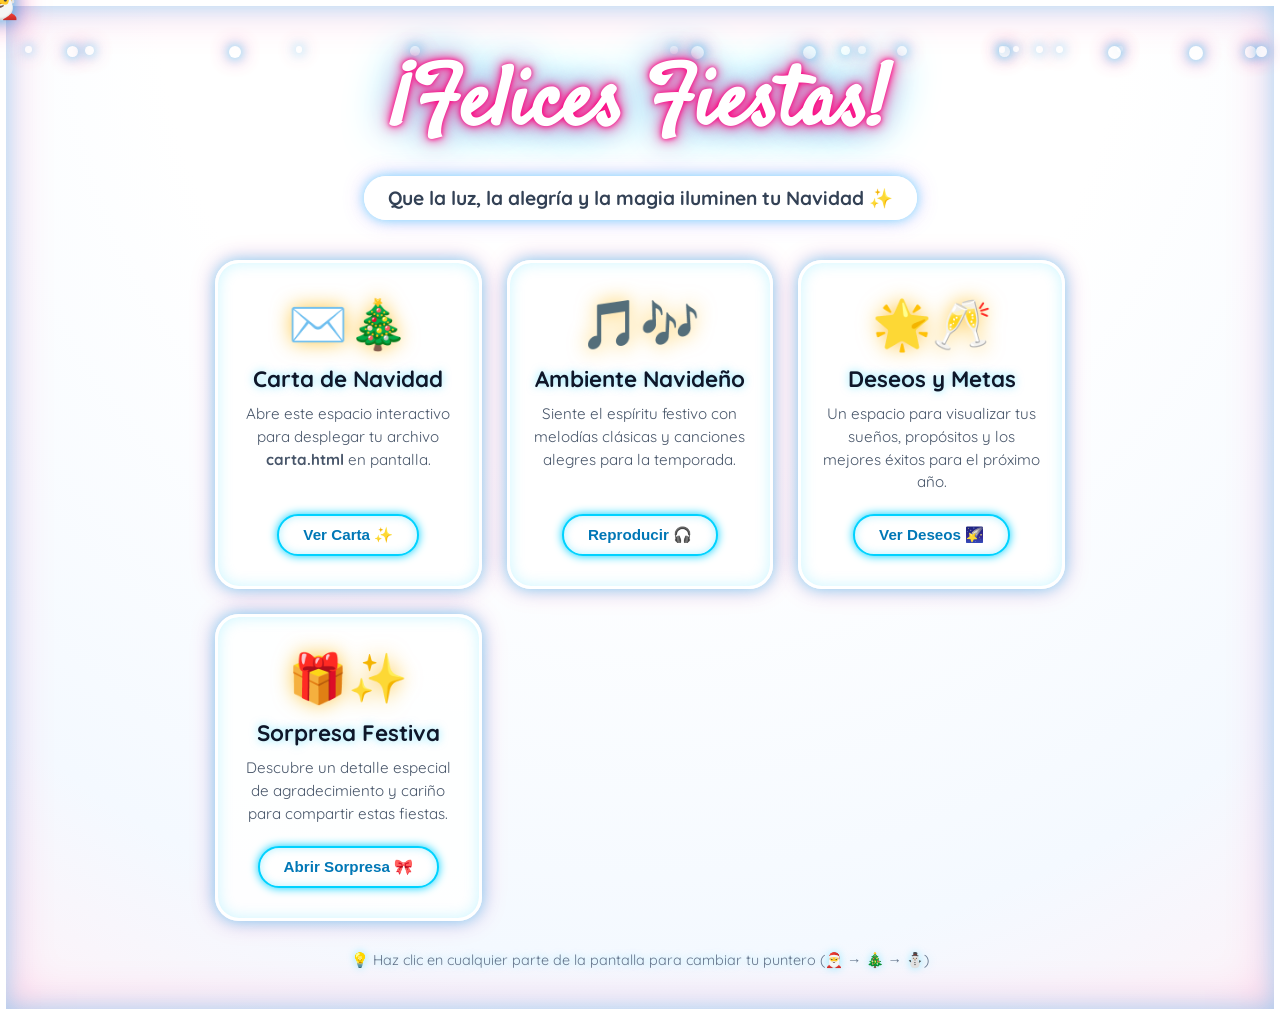
==== Navidad.html @ b7bea09e "Add files via upload" ====
<!DOCTYPE html>
<html lang="es">
<head>
    <meta charset="UTF-8">
    <meta name="viewport" content="width=device-width, initial-scale=1.0">
    <title>¡Felices Fiestas! - Edición Neón Blanco</title>
    <style>
        @import url('https://fonts.googleapis.com/css2?family=Quicksand:wght@500;700&family=Satisfy&display=swap');

        * {
            margin: 0;
            padding: 0;
            box-sizing: border-box;
            cursor: none;
        }

        body {
            min-height: 100vh;
            background: radial-gradient(circle at top, #ffffff 40%, #f4f9ff 80%, #fdf2f8 100%);
            font-family: 'Quicksand', sans-serif;
            display: flex;
            flex-direction: column;
            align-items: center;
            justify-content: flex-start;
            overflow-x: hidden;
            position: relative;
            padding: 40px 20px;
            border: 6px solid #ffffff;
            box-shadow: 
                inset 0 0 25px rgba(0, 210, 255, 0.35),
                inset 0 0 50px rgba(255, 0, 128, 0.2);
        }

        /* Cursor personalizado con emoji */
        #custom-cursor {
            position: fixed;
            top: 0;
            left: 0;
            font-size: 34px;
            pointer-events: none;
            z-index: 9999;
            transform: translate(-50%, -50%);
            filter: drop-shadow(0 0 8px rgba(0, 210, 255, 0.8)) 
                    drop-shadow(0 0 14px rgba(255, 0, 128, 0.6));
            transition: transform 0.08s ease-out;
            user-select: none;
        }

        #custom-cursor.click-pop {
            transform: translate(-50%, -50%) scale(1.45) rotate(12deg);
        }

        /* Contenedor principal */
        .main-container {
            text-align: center;
            max-width: 850px;
            width: 100%;
            z-index: 2;
        }

        h1 {
            font-family: 'Satisfy', cursive;
            font-size: clamp(3rem, 7vw, 5.2rem);
            color: #ffffff;
            text-shadow: 
                0 0 4px #ff007f,
                0 0 12px #ff007f,
                0 0 25px #ff66b2,
                0 0 45px #00d2ff;
            margin-bottom: 10px;
            animation: pulseNeon 3s infinite alternate;
        }

        .subtitle {
            font-size: 1.2rem;
            font-weight: 700;
            color: #334155;
            background: rgba(255, 255, 255, 0.85);
            display: inline-block;
            padding: 8px 22px;
            border-radius: 50px;
            border: 2px solid #ffffff;
            box-shadow: 
                0 0 12px rgba(0, 210, 255, 0.5),
                0 0 22px rgba(168, 85, 247, 0.3);
            margin-bottom: 40px;
        }

        /* Cuadrícula para organizar los apartados festivos */
        .sections-grid {
            display: grid;
            grid-template-columns: repeat(auto-fit, minmax(260px, 1fr));
            gap: 25px;
            width: 100%;
            margin-bottom: 30px;
        }

        /* Estilo base para cada tarjeta / apartado */
        .festive-card {
            background: rgba(255, 255, 255, 0.92);
            border: 3px solid #ffffff;
            border-radius: 24px;
            padding: 30px 20px;
            text-align: center;
            position: relative;
            transition: all 0.35s ease;
            box-shadow: 
                0 0 15px rgba(0, 210, 255, 0.5),
                0 0 25px rgba(255, 0, 128, 0.25),
                inset 0 0 15px rgba(0, 210, 255, 0.2);
            display: flex;
            flex-direction: column;
            align-items: center;
            justify-content: space-between;
        }

        .festive-card:hover {
            transform: translateY(-6px) scale(1.02);
            box-shadow: 
                0 0 22px rgba(0, 210, 255, 0.9),
                0 0 40px rgba(255, 0, 128, 0.5),
                inset 0 0 25px rgba(255, 215, 0, 0.35);
        }

        .card-icon {
            font-size: 3rem;
            margin-bottom: 12px;
            display: block;
            filter: drop-shadow(0 0 10px rgba(255, 180, 0, 0.7));
        }

        .card-title {
            font-size: 1.4rem;
            font-weight: 700;
            color: #0f172a;
            text-shadow: 0 0 8px rgba(0, 210, 255, 0.5);
            margin-bottom: 10px;
        }

        .card-desc {
            font-size: 0.95rem;
            color: #475569;
            line-height: 1.5;
            margin-bottom: 20px;
        }

        .neon-btn {
            display: inline-block;
            padding: 10px 24px;
            font-weight: 700;
            font-size: 0.95rem;
            color: #0077b6;
            background: #ffffff;
            border: 2px solid #00d2ff;
            border-radius: 30px;
            box-shadow: 
                0 0 10px #00d2ff,
                inset 0 0 8px rgba(0, 210, 255, 0.3);
            transition: all 0.3s ease;
            cursor: none;
        }

        .festive-card:hover .neon-btn,
        .neon-btn:hover {
            background: #f0f9ff;
            color: #d90429;
            border-color: #ff007f;
            box-shadow: 
                0 0 15px #ff007f,
                0 0 25px #00d2ff;
        }

        /* Modal con el Iframe de carta.html */
        .modal-overlay {
            position: fixed;
            inset: 0;
            background: rgba(255, 255, 255, 0.8);
            backdrop-filter: blur(8px);
            display: flex;
            align-items: center;
            justify-content: center;
            padding: 20px;
            z-index: 100;
            opacity: 0;
            pointer-events: none;
            transition: opacity 0.35s ease;
        }

        .modal-overlay.active {
            opacity: 1;
            pointer-events: auto;
        }

        .iframe-container {
            background: #ffffff;
            border: 4px solid #ffffff;
            border-radius: 28px;
            max-width: 650px;
            width: 100%;
            height: 520px;
            padding: 20px;
            display: flex;
            flex-direction: column;
            position: relative;
            transform: scale(0.85) translateY(20px);
            transition: transform 0.35s cubic-bezier(0.175, 0.885, 0.32, 1.275);
            box-shadow: 
                0 0 25px rgba(0, 210, 255, 0.8),
                0 0 50px rgba(255, 0, 128, 0.45),
                inset 0 0 20px rgba(0, 210, 255, 0.2);
        }

        .modal-overlay.active .iframe-container {
            transform: scale(1) translateY(0);
        }

        .carta-iframe {
            width: 100%;
            height: 100%;
            border: none;
            border-radius: 16px;
            background: #f8fafc;
        }

        .close-btn-container {
            text-align: center;
            margin-top: 15px;
        }

        .hint-text {
            margin-top: 15px;
            font-size: 0.9rem;
            color: #64748b;
            text-shadow: 0 0 8px rgba(0, 210, 255, 0.4);
        }

        /* Destellos flotantes de fondo */
        .sparkle {
            position: absolute;
            width: 10px;
            height: 10px;
            background: #ffffff;
            border-radius: 50%;
            pointer-events: none;
            box-shadow: 0 0 12px #00d2ff, 0 0 20px #ff007f;
            animation: floatUp linear infinite;
            opacity: 0.75;
        }

        @keyframes pulseNeon {
            0% {
                text-shadow: 
                    0 0 4px #ff007f,
                    0 0 12px #ff007f,
                    0 0 25px #00d2ff;
            }
            100% {
                text-shadow: 
                    0 0 6px #00d2ff,
                    0 0 18px #00d2ff,
                    0 0 35px #ff007f,
                    0 0 50px #ffd700;
            }
        }

        @keyframes floatUp {
            0% {
                transform: translateY(100vh) scale(0.5);
                opacity: 0;
            }
            50% {
                opacity: 0.9;
            }
            100% {
                transform: translateY(-10vh) scale(1.2);
                opacity: 0;
            }
        }
    </style>
</head>
<body>

    <!-- Puntero personalizado con emoji -->
    <div id="custom-cursor">🎅</div>

    <div class="main-container">
        <h1>¡Felices Fiestas!</h1>
        <p class="subtitle">Que la luz, la alegría y la magia iluminen tu Navidad ✨</p>

        <!-- Cuadrícula con múltiples apartados festivos -->
        <div class="sections-grid">
            
            <!-- Apartado 1: Carta de Navidad (Iframe) -->
            <div class="festive-card">
                <div>
                    <span class="card-icon">✉️🎄</span>
                    <div class="card-title">Carta de Navidad</div>
                    <p class="card-desc">Abre este espacio interactivo para desplegar tu archivo <strong>carta.html</strong> en pantalla.</p>
                </div>
                <button type="button" class="neon-btn" id="open-modal-btn">Ver Carta ✨</button>
            </div>

            <!-- Apartado 2: Música y Villancicos -->
            <div class="festive-card">
                <div>
                    <span class="card-icon">🎵🎶</span>
                    <div class="card-title">Ambiente Navideño</div>
                    <p class="card-desc">Siente el espíritu festivo con melodías clásicas y canciones alegres para la temporada.</p>
                </div>
                <button type="button" class="neon-btn" onclick="alert('¡Que suenen los villancicos y la alegría en tu hogar! 🎶✨')">Reproducir 🎧</button>
            </div>

            <!-- Apartado 3: Deseos de Año Nuevo -->
            <div class="festive-card">
                <div>
                    <span class="card-icon">🌟🥂</span>
                    <div class="card-title">Deseos y Metas</div>
                    <p class="card-desc">Un espacio para visualizar tus sueños, propósitos y los mejores éxitos para el próximo año.</p>
                </div>
                <button type="button" class="neon-btn" onclick="alert('¡Que cada meta que te propongas brille con fuerza este nuevo año! 💫')">Ver Deseos 🌠</button>
            </div>

            <!-- Apartado 4: Galería de Regalos y Magia -->
            <div class="festive-card">
                <div>
                    <span class="card-icon">🎁✨</span>
                    <div class="card-title">Sorpresa Festiva</div>
                    <p class="card-desc">Descubre un detalle especial de agradecimiento y cariño para compartir estas fiestas.</p>
                </div>
                <button type="button" class="neon-btn" onclick="alert('¡El mejor regalo es la magia de compartir momentos inolvidables! ❤️')">Abrir Sorpresa 🎀</button>
            </div>

        </div>

        <p class="hint-text">💡 Haz clic en cualquier parte de la pantalla para cambiar tu puntero (🎅 → 🎄 → ⛄)</p>
    </div>

    <!-- Pantalla emergente que contiene el Iframe de carta.html -->
    <div class="modal-overlay" id="modal-overlay">
        <div class="iframe-container">
            <iframe src="carta.html" class="carta-iframe" title="Carta de Navidad"></iframe>
            <div class="close-btn-container">
                <button type="button" class="neon-btn" id="close-modal-btn">Cerrar Carta ✕</button>
            </div>
        </div>
    </div>

    <script>
        const cursor = document.getElementById('custom-cursor');
        const emojis = ['🎅', '🎄', '⛄'];
        let currentIndex = 0;

        const openBtn = document.getElementById('open-modal-btn');
        const closeBtn = document.getElementById('close-modal-btn');
        const modal = document.getElementById('modal-overlay');

        openBtn.addEventListener('click', () => {
            modal.classList.add('active');
        });

        closeBtn.addEventListener('click', () => {
            modal.classList.remove('active');
        });

        modal.addEventListener('click', (e) => {
            if (e.target === modal) {
                modal.classList.remove('active');
            }
        });

        // Seguir el movimiento del mouse
        document.addEventListener('mousemove', (e) => {
            cursor.style.left = `${e.clientX}px`;
            cursor.style.top = `${e.clientY}px`;
        });

        // Cambiar de emoji con cada clic
        document.addEventListener('click', (e) => {
            cursor.style.left = `${e.clientX}px`;
            cursor.style.top = `${e.clientY}px`;

            currentIndex = (currentIndex + 1) % emojis.length;
            cursor.textContent = emojis[currentIndex];

            cursor.classList.remove('click-pop');
            void cursor.offsetWidth;
            cursor.classList.add('click-pop');
        });

        // Destellos neón flotantes
        function createSparkles() {
            const count = 22;
            for (let i = 0; i < count; i++) {
                const sparkle = document.createElement('div');
                sparkle.classList.add('sparkle');
                sparkle.style.left = `${Math.random() * 100}vw`;
                sparkle.style.animationDuration = `${6 + Math.random() * 8}s`;
                sparkle.style.animationDelay = `${Math.random() * 5}s`;
                const size = 6 + Math.random() * 8;
                sparkle.style.width = `${size}px`;
                sparkle.style.height = `${size}px`;
                document.body.appendChild(sparkle);
            }
        }

        createSparkles();
    </script>
</body>
</html>
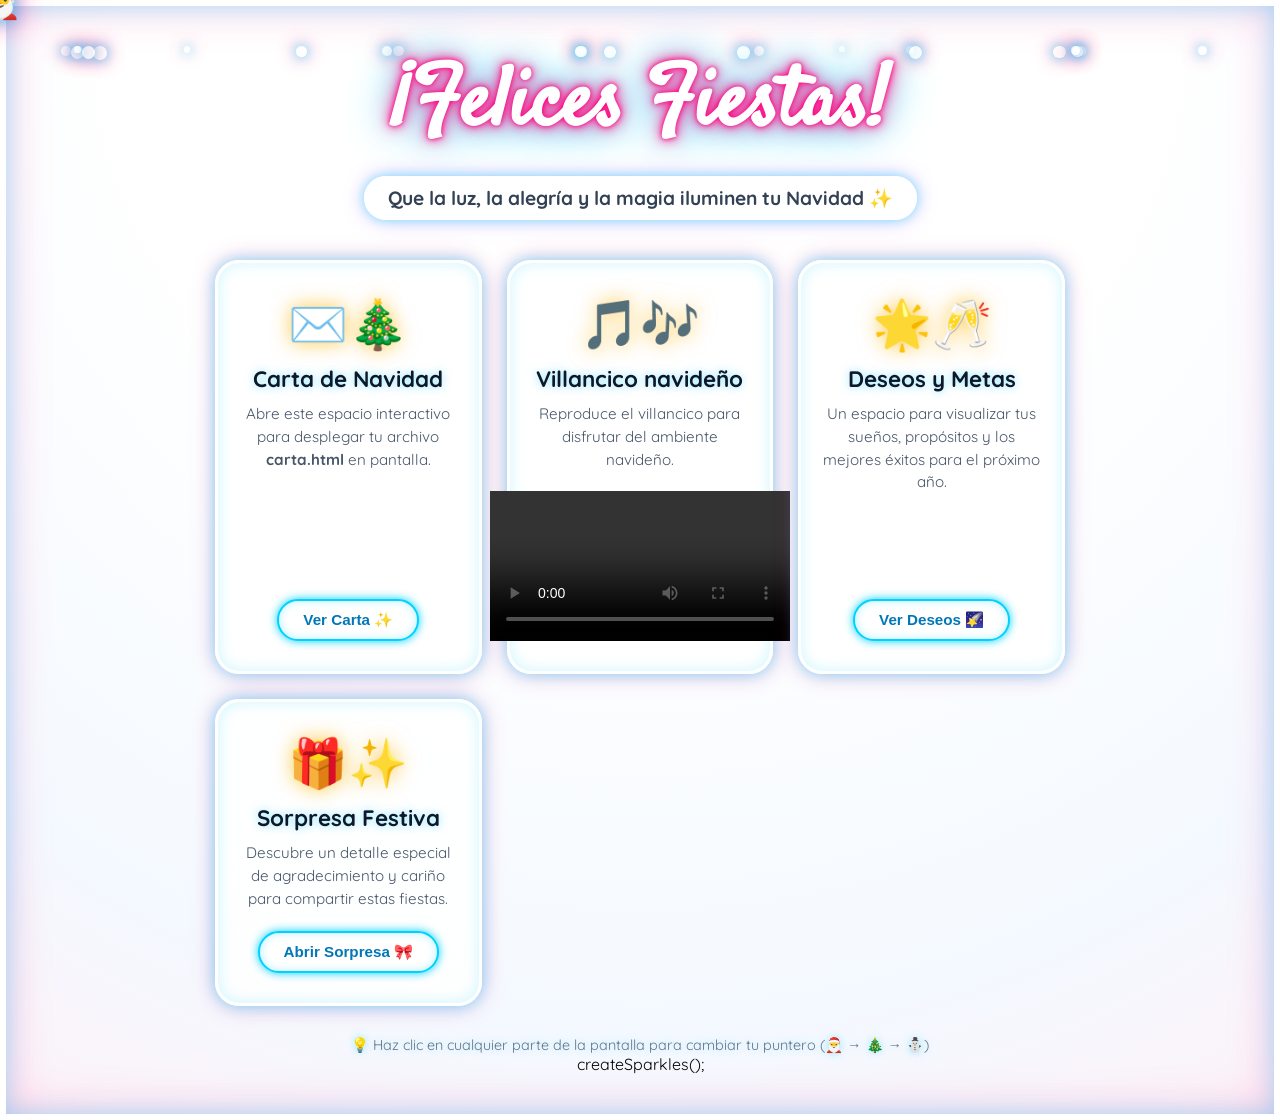
==== commit f4d40dd8: "Update Navidad.html" ====
--- a/Navidad.html
+++ b/Navidad.html
@@ -304,10 +304,13 @@
             <div class="festive-card">
                 <div>
                     <span class="card-icon">🎵🎶</span>
-                    <div class="card-title">Ambiente Navideño</div>
-                    <p class="card-desc">Siente el espíritu festivo con melodías clásicas y canciones alegres para la temporada.</p>
+                    <div class="card-title">Villancico navideño</div>
+                    <p class="card-desc">Reproduce el villancico para disfrutar del ambiente navideño.</p>
                 </div>
-                <button type="button" class="neon-btn" onclick="alert('¡Que suenen los villancicos y la alegría en tu hogar! 🎶✨')">Reproducir 🎧</button>
+                <video controls playsinline preload="metadata" aria-label="Villancico navideño">
+                    <source src="villancico.mp4" type="video/mp4">
+                    Tu navegador no puede reproducir este video.
+                </video>
             </div>
 
             <!-- Apartado 3: Deseos de Año Nuevo -->
@@ -407,3 +410,8 @@
     </script>
 </body>
 </html>
+
+        createSparkles();
+    </script>
+</body>
+</html>
